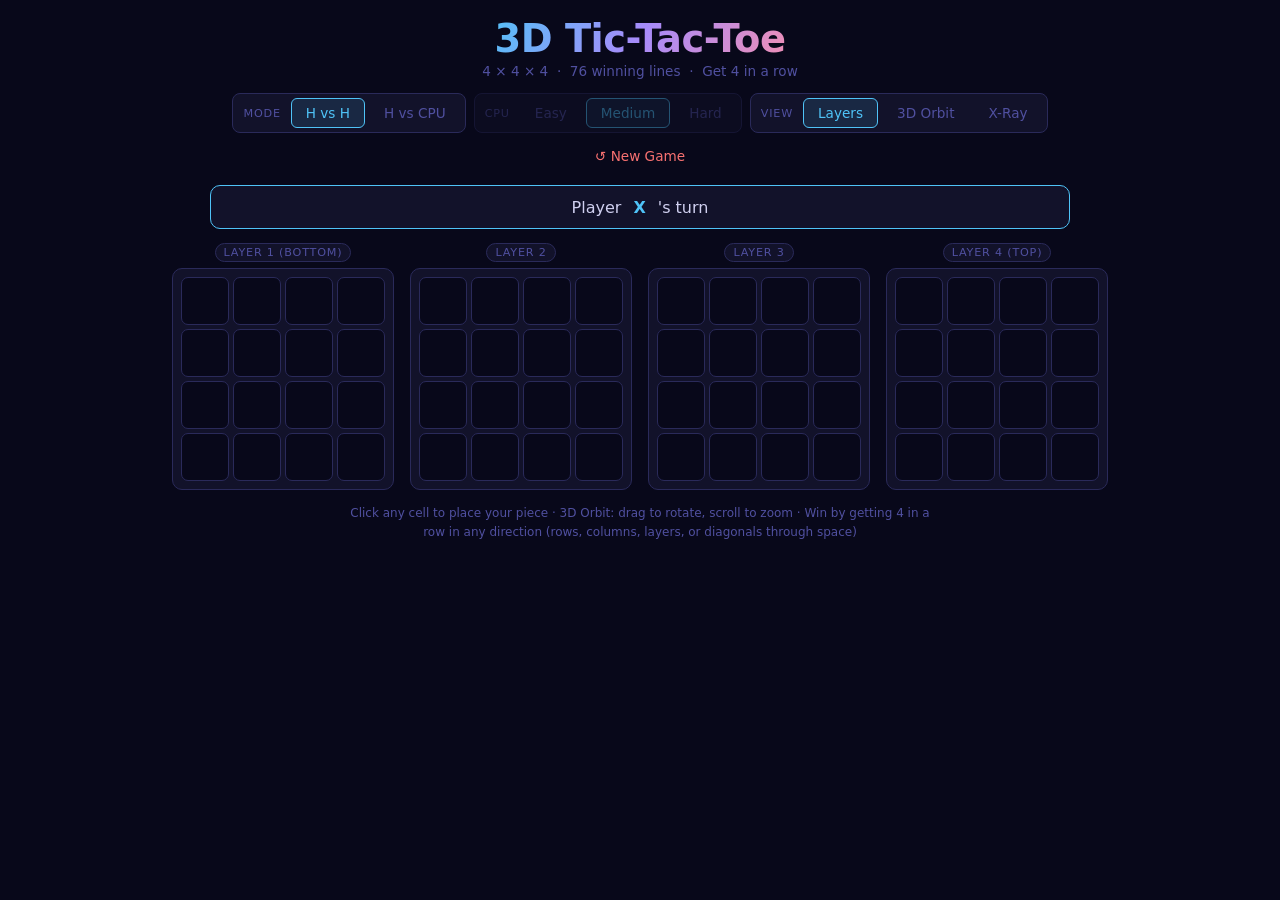
==== index.html @ 74f3caee "Add 3D Tic-Tac-Toe 4×4×4 game Single-file HTML/CSS/JS game with: - 4×4×4 board with all 76 win lines" ====
<!DOCTYPE html>
<html lang="en">
<head>
<meta charset="UTF-8">
<meta name="viewport" content="width=device-width, initial-scale=1.0">
<title>3D Tic-Tac-Toe · 4×4×4</title>
<style>
:root {
  --x: #4fc3f7;
  --o: #f48fb1;
  --x-bg: rgba(79,195,247,0.15);
  --o-bg: rgba(244,143,177,0.15);
  --x-glow: rgba(79,195,247,0.5);
  --o-glow: rgba(244,143,177,0.5);
  --bg: #08081a;
  --surface: #12122a;
  --surface2: #1a1a38;
  --border: #2a2a5a;
  --border2: #3a3a7a;
  --text: #d0d0f0;
  --dim: #5050a0;
  --win-bg: rgba(255,220,50,0.12);
  --win-border: #ffd700;
}

* { box-sizing: border-box; margin: 0; padding: 0; }

body {
  font-family: 'Segoe UI', system-ui, -apple-system, sans-serif;
  background: var(--bg);
  color: var(--text);
  min-height: 100vh;
  display: flex;
  flex-direction: column;
  align-items: center;
  padding: 16px;
  gap: 14px;
  overflow-x: hidden;
}

/* ── Header ── */
header { text-align: center; }
h1 {
  font-size: clamp(1.6rem, 4vw, 2.4rem);
  font-weight: 800;
  background: linear-gradient(120deg, var(--x), #a78bfa, var(--o));
  -webkit-background-clip: text;
  -webkit-text-fill-color: transparent;
  background-clip: text;
  letter-spacing: -0.5px;
}
.subtitle { color: var(--dim); font-size: 0.85rem; margin-top: 2px; }

/* ── Controls ── */
.controls {
  display: flex;
  flex-wrap: wrap;
  gap: 8px;
  justify-content: center;
  align-items: center;
  max-width: 860px;
  width: 100%;
}

.ctrl-group {
  display: flex;
  gap: 4px;
  align-items: center;
  background: var(--surface);
  border: 1px solid var(--border);
  border-radius: 8px;
  padding: 4px;
}

.ctrl-label {
  font-size: 0.7rem;
  color: var(--dim);
  text-transform: uppercase;
  letter-spacing: 0.8px;
  padding: 0 6px;
}

.btn {
  padding: 6px 14px;
  border: 1px solid transparent;
  border-radius: 6px;
  background: transparent;
  color: var(--dim);
  cursor: pointer;
  font-size: 0.85rem;
  font-family: inherit;
  transition: all 0.15s;
  white-space: nowrap;
}
.btn:hover { color: var(--text); background: var(--surface2); border-color: var(--border); }
.btn.active { color: var(--x); background: rgba(79,195,247,0.12); border-color: var(--x); }
.btn.danger { color: #f87171; }
.btn.danger:hover { background: rgba(248,113,113,0.12); border-color: #f87171; }

/* ── Status Bar ── */
.status-bar {
  display: flex;
  align-items: center;
  justify-content: center;
  gap: 12px;
  min-height: 44px;
  padding: 8px 20px;
  background: var(--surface);
  border: 1px solid var(--border);
  border-radius: 10px;
  font-size: 1rem;
  font-weight: 500;
  width: 100%;
  max-width: 860px;
  transition: border-color 0.3s;
}
.status-bar.x-turn { border-color: var(--x); }
.status-bar.o-turn { border-color: var(--o); }
.status-bar.win { border-color: var(--win-border); }
.x-mark { color: var(--x); font-weight: 900; }
.o-mark { color: var(--o); font-weight: 900; }

/* ── Layer View ── */
.layer-view {
  display: grid;
  grid-template-columns: repeat(4, auto);
  gap: 16px;
  justify-content: center;
  max-width: 100%;
}

.layer-panel {
  display: flex;
  flex-direction: column;
  align-items: center;
  gap: 6px;
}

.layer-badge {
  font-size: 0.7rem;
  text-transform: uppercase;
  letter-spacing: 0.8px;
  color: var(--dim);
  padding: 2px 8px;
  border-radius: 20px;
  border: 1px solid var(--border);
  background: var(--surface);
}

.grid-2d {
  display: grid;
  grid-template-columns: repeat(4, 1fr);
  gap: 4px;
  padding: 8px;
  background: var(--surface);
  border: 1px solid var(--border);
  border-radius: 10px;
}

/* ── Cells (shared) ── */
.cell {
  width: 48px;
  height: 48px;
  border-radius: 7px;
  border: 1px solid var(--border);
  background: var(--bg);
  cursor: pointer;
  display: flex;
  align-items: center;
  justify-content: center;
  font-size: 1.5rem;
  font-weight: 900;
  transition: border-color 0.15s, background 0.15s, transform 0.1s;
  position: relative;
  user-select: none;
}
.cell:hover:not(.filled) { border-color: var(--border2); background: var(--surface2); }
.cell.filled { cursor: default; }
.cell.x { color: var(--x); text-shadow: 0 0 14px var(--x-glow); }
.cell.o { color: var(--o); text-shadow: 0 0 14px var(--o-glow); }

/* ghost preview on hover */
body[data-player="X"] .cell:not(.filled):hover::after,
body[data-player="O"] .cell:not(.filled):hover::after {
  position: absolute;
  font-size: 1.3rem;
  font-weight: 900;
  opacity: 0.3;
  pointer-events: none;
}
body[data-player="X"] .cell:not(.filled):hover::after { content: "X"; color: var(--x); }
body[data-player="O"] .cell:not(.filled):hover::after { content: "O"; color: var(--o); }

/* winning cell animation */
.cell.win-cell {
  border-color: var(--win-border) !important;
  background: var(--win-bg) !important;
  animation: win-pulse 0.9s ease-in-out infinite alternate;
}
@keyframes win-pulse {
  from { transform: scale(1); box-shadow: 0 0 0px var(--win-border); }
  to { transform: scale(1.07); box-shadow: 0 0 12px var(--win-border); }
}

/* placed animation */
@keyframes pop-in {
  0% { transform: scale(0.5); opacity: 0; }
  70% { transform: scale(1.12); }
  100% { transform: scale(1); opacity: 1; }
}
.cell.just-placed { animation: pop-in 0.25s ease-out; }

/* ── 3D View ── */
.view-3d-wrapper {
  display: flex;
  flex-direction: column;
  align-items: center;
  gap: 12px;
}

.view-3d-container {
  width: 420px;
  height: 420px;
  perspective: 900px;
  cursor: grab;
  user-select: none;
  position: relative;
  display: flex;
  align-items: center;
  justify-content: center;
}
.view-3d-container.dragging { cursor: grabbing; }

.scene-3d {
  position: relative;
  transform-style: preserve-3d;
  width: 234px;
  height: 234px;
}

.layer-3d {
  position: absolute;
  width: 234px;
  height: 234px;
  transform-style: preserve-3d;
}

.cell-3d {
  position: absolute;
  width: 50px;
  height: 50px;
  border-radius: 7px;
  border: 1px solid var(--border);
  background: var(--bg);
  cursor: pointer;
  display: flex;
  align-items: center;
  justify-content: center;
  font-size: 1.3rem;
  font-weight: 900;
  transition: border-color 0.15s, background 0.15s;
  user-select: none;
  position: absolute;
}
.cell-3d:hover:not(.filled) { border-color: var(--border2); background: var(--surface2); }
.cell-3d.filled { cursor: default; }
.cell-3d.x { color: var(--x); text-shadow: 0 0 12px var(--x-glow); }
.cell-3d.o { color: var(--o); text-shadow: 0 0 12px var(--o-glow); }
.cell-3d.win-cell {
  border-color: var(--win-border) !important;
  background: var(--win-bg) !important;
  animation: win-pulse 0.9s ease-in-out infinite alternate;
}
body[data-player="X"] .cell-3d:not(.filled):hover::after { content: "X"; color: var(--x); opacity: 0.3; font-weight:900; font-size:1.2rem; }
body[data-player="O"] .cell-3d:not(.filled):hover::after { content: "O"; color: var(--o); opacity: 0.3; font-weight:900; font-size:1.2rem; }

/* Layer label in 3D */
.layer-3d-label {
  position: absolute;
  top: 50%;
  left: -38px;
  transform: translateY(-50%);
  font-size: 0.65rem;
  color: var(--dim);
  text-transform: uppercase;
  letter-spacing: 0.5px;
  white-space: nowrap;
}

/* 3D view rotation buttons */
.rot-controls {
  display: flex;
  gap: 6px;
}

/* ── Cage lines in 3D ── */
.cage-line {
  position: absolute;
  background: var(--border);
  pointer-events: none;
}

/* ── Stack View ── */
.stack-view-wrapper {
  display: flex;
  flex-direction: column;
  align-items: center;
  gap: 4px;
}
.stack-view {
  position: relative;
  width: 220px;
  height: 220px;
}
.stack-layer {
  position: absolute;
  display: grid;
  grid-template-columns: repeat(4, 1fr);
  gap: 4px;
  top: 0; left: 0;
  width: 100%;
  height: 100%;
  pointer-events: none;
}
.stack-cell {
  border-radius: 5px;
  border: 1px solid transparent;
  display: flex;
  align-items: center;
  justify-content: center;
  font-size: 0.85rem;
  font-weight: 900;
}
.stack-legend {
  display: flex;
  gap: 12px;
  font-size: 0.7rem;
  color: var(--dim);
}
.stack-legend span { display: flex; align-items: center; gap: 4px; }
.swatch { width: 10px; height: 10px; border-radius: 2px; display: inline-block; }

/* ── Help ── */
.help {
  font-size: 0.75rem;
  color: var(--dim);
  text-align: center;
  max-width: 600px;
  line-height: 1.6;
}

/* ── Win overlay ── */
#win-overlay {
  position: fixed;
  inset: 0;
  background: rgba(0,0,0,0.7);
  display: flex;
  align-items: center;
  justify-content: center;
  z-index: 100;
  backdrop-filter: blur(4px);
}
.win-card {
  background: var(--surface);
  border: 2px solid var(--win-border);
  border-radius: 16px;
  padding: 32px 48px;
  text-align: center;
  display: flex;
  flex-direction: column;
  align-items: center;
  gap: 16px;
  box-shadow: 0 0 40px rgba(255,215,0,0.3);
}
.win-title { font-size: 2.5rem; }
.win-msg { font-size: 1.2rem; color: var(--text); }
.win-sub { font-size: 0.85rem; color: var(--dim); }

/* ── Responsive ── */
@media (max-width: 700px) {
  .layer-view { grid-template-columns: repeat(2, auto); }
  .view-3d-container { width: 320px; height: 320px; perspective: 700px; }
}
@media (max-width: 400px) {
  .layer-view { grid-template-columns: repeat(1, auto); }
  .cell { width: 40px; height: 40px; font-size: 1.2rem; }
}
</style>
</head>
<body data-player="X">

<header>
  <h1>3D Tic-Tac-Toe</h1>
  <p class="subtitle">4 × 4 × 4 &nbsp;·&nbsp; 76 winning lines &nbsp;·&nbsp; Get 4 in a row</p>
</header>

<nav class="controls">
  <div class="ctrl-group">
    <span class="ctrl-label">Mode</span>
    <button class="btn active" data-mode="hvh">H vs H</button>
    <button class="btn" data-mode="hvc">H vs CPU</button>
  </div>
  <div class="ctrl-group" id="diff-group">
    <span class="ctrl-label">CPU</span>
    <button class="btn" data-diff="easy">Easy</button>
    <button class="btn active" data-diff="medium">Medium</button>
    <button class="btn" data-diff="hard">Hard</button>
  </div>
  <div class="ctrl-group">
    <span class="ctrl-label">View</span>
    <button class="btn active" data-view="layers">Layers</button>
    <button class="btn" data-view="3d">3D Orbit</button>
    <button class="btn" data-view="stack">X-Ray</button>
  </div>
  <button class="btn danger" id="reset-btn">↺ New Game</button>
</nav>

<div class="status-bar x-turn" id="status-bar">
  Player <span class="x-mark">X</span>'s turn
</div>

<div id="game-area"></div>

<p class="help" id="help-text">
  Click any cell to place your piece · 3D Orbit: drag to rotate, scroll to zoom · Win by getting 4 in a row in any direction (rows, columns, layers, or diagonals through space)
</p>

<div id="win-overlay" style="display:none">
  <div class="win-card">
    <div class="win-title" id="win-emoji">🎉</div>
    <div class="win-msg" id="win-msg"></div>
    <div class="win-sub" id="win-sub"></div>
    <button class="btn active" id="win-play-again" style="margin-top:8px;font-size:1rem;padding:10px 28px">Play Again</button>
  </div>
</div>

<script>
'use strict';

/* ═══════════════════════════════════════════════════
   CONSTANTS
═══════════════════════════════════════════════════ */
const N = 4;
const LAYER_NAMES = ['Layer 1 (Bottom)', 'Layer 2', 'Layer 3', 'Layer 4 (Top)'];
const CELL_STEP_3D = 58;   // cell size + gap in 3D view

/* ═══════════════════════════════════════════════════
   WIN LINES — all 76 lines in a 4×4×4 board
═══════════════════════════════════════════════════ */
const WIN_LINES = (function buildWinLines() {
  const L = [];
  const add = (...pts) => L.push(pts);

  for (let a = 0; a < N; a++) {
    for (let b = 0; b < N; b++) {
      // X-axis lines  (z=a, y=b, x varies)
      add([a,b,0],[a,b,1],[a,b,2],[a,b,3]);
      // Y-axis lines  (z=a, y varies, x=b)
      add([a,0,b],[a,1,b],[a,2,b],[a,3,b]);
      // Z-axis lines  (z varies, y=a, x=b)
      add([0,a,b],[1,a,b],[2,a,b],[3,a,b]);
    }
    // XY diagonals in layer z=a
    add([a,0,0],[a,1,1],[a,2,2],[a,3,3]);
    add([a,0,3],[a,1,2],[a,2,1],[a,3,0]);
    // XZ diagonals in row y=a
    add([0,a,0],[1,a,1],[2,a,2],[3,a,3]);
    add([0,a,3],[1,a,2],[2,a,1],[3,a,0]);
    // YZ diagonals in column x=a
    add([0,0,a],[1,1,a],[2,2,a],[3,3,a]);
    add([0,3,a],[1,2,a],[2,1,a],[3,0,a]);
  }
  // 4 space diagonals
  add([0,0,0],[1,1,1],[2,2,2],[3,3,3]);
  add([0,0,3],[1,1,2],[2,2,1],[3,3,0]);
  add([0,3,0],[1,2,1],[2,1,2],[3,0,3]);
  add([0,3,3],[1,2,2],[2,1,1],[3,0,0]);
  return L;  // 76 lines
})();

/* ═══════════════════════════════════════════════════
   BOARD UTILS
═══════════════════════════════════════════════════ */
function emptyBoard() {
  return Array.from({length:N}, () =>
    Array.from({length:N}, () => Array(N).fill(null)));
}

function cloneBoard(b) {
  return b.map(layer => layer.map(row => [...row]));
}

function emptyCells(b) {
  const out = [];
  for (let z = 0; z < N; z++)
    for (let y = 0; y < N; y++)
      for (let x = 0; x < N; x++)
        if (!b[z][y][x]) out.push([z,y,x]);
  return out;
}

function isFull(b) { return emptyCells(b).length === 0; }

/* ═══════════════════════════════════════════════════
   WIN DETECTION
═══════════════════════════════════════════════════ */
function checkWinner(b) {
  for (const line of WIN_LINES) {
    const v = b[line[0][0]][line[0][1]][line[0][2]];
    if (v && line.every(([z,y,x]) => b[z][y][x] === v))
      return { player: v, line };
  }
  return null;
}

/* ═══════════════════════════════════════════════════
   AI — EASY
═══════════════════════════════════════════════════ */
function aiEasy(b) {
  const cells = emptyCells(b);
  return cells[Math.floor(Math.random() * cells.length)];
}

/* ═══════════════════════════════════════════════════
   AI — MEDIUM (tactical: win/block/setup/random)
═══════════════════════════════════════════════════ */
function findWinningMove(b, player) {
  for (const [z,y,x] of emptyCells(b)) {
    b[z][y][x] = player;
    const won = checkWinner(b);
    b[z][y][x] = null;
    if (won) return [z,y,x];
  }
  return null;
}

function findForkMove(b, player) {
  // Find a move that creates 2+ winning threats simultaneously
  let best = null, bestThreats = 1;
  for (const [z,y,x] of emptyCells(b)) {
    b[z][y][x] = player;
    let threats = 0;
    for (const [z2,y2,x2] of emptyCells(b)) {
      b[z2][y2][x2] = player;
      if (checkWinner(b)) threats++;
      b[z2][y2][x2] = null;
    }
    b[z][y][x] = null;
    if (threats > bestThreats) { bestThreats = threats; best = [z,y,x]; }
  }
  return best;
}

function aiMedium(b, player) {
  const opp = player === 'X' ? 'O' : 'X';
  return findWinningMove(b, player)
      || findWinningMove(b, opp)
      || findForkMove(b, player)
      || findForkMove(b, opp)
      || aiEasy(b);
}

/* ═══════════════════════════════════════════════════
   AI — HARD (minimax + alpha-beta)
═══════════════════════════════════════════════════ */
function scoreBoard(b, aiPlayer) {
  const opp = aiPlayer === 'X' ? 'O' : 'X';
  let score = 0;
  for (const line of WIN_LINES) {
    let ai = 0, op = 0;
    for (const [z,y,x] of line) {
      const v = b[z][y][x];
      if (v === aiPlayer) ai++;
      else if (v === opp) op++;
    }
    if (op === 0 && ai > 0) score += ai === 4 ? 100000 : ai === 3 ? 300 : ai === 2 ? 20 : 2;
    if (ai === 0 && op > 0) score -= op === 4 ? 100000 : op === 3 ? 300 : op === 2 ? 20 : 2;
  }
  return score;
}

// Order moves: near existing pieces and center first (helps alpha-beta)
function orderedMoves(b, cells) {
  return cells.map(([z,y,x]) => {
    let s = -(Math.abs(z-1.5) + Math.abs(y-1.5) + Math.abs(x-1.5));
    for (let dz=-1; dz<=1; dz++) for (let dy=-1; dy<=1; dy++) for (let dx=-1; dx<=1; dx++) {
      const nz=z+dz,ny=y+dy,nx=x+dx;
      if (nz>=0&&nz<N&&ny>=0&&ny<N&&nx>=0&&nx<N&&b[nz][ny][nx]) s += 3;
    }
    return { pos:[z,y,x], s };
  }).sort((a,b) => b.s - a.s).map(m => m.pos);
}

function minimax(b, depth, alpha, beta, maximizing, aiPlayer, opp) {
  const winner = checkWinner(b);
  if (winner) return winner.player === aiPlayer ? 100000 + depth : -100000 - depth;
  if (depth === 0 || isFull(b)) return scoreBoard(b, aiPlayer);

  const cells = orderedMoves(b, emptyCells(b));
  if (maximizing) {
    let best = -Infinity;
    for (const [z,y,x] of cells) {
      b[z][y][x] = aiPlayer;
      best = Math.max(best, minimax(b, depth-1, alpha, beta, false, aiPlayer, opp));
      b[z][y][x] = null;
      alpha = Math.max(alpha, best);
      if (beta <= alpha) break;
    }
    return best;
  } else {
    let best = Infinity;
    for (const [z,y,x] of cells) {
      b[z][y][x] = opp;
      best = Math.min(best, minimax(b, depth-1, alpha, beta, true, aiPlayer, opp));
      b[z][y][x] = null;
      beta = Math.min(beta, best);
      if (beta <= alpha) break;
    }
    return best;
  }
}

function aiHard(b, player) {
  const opp = player === 'X' ? 'O' : 'X';
  const empty = emptyCells(b);

  // Opening: prefer inner cube
  if (empty.length >= 60) {
    const inner = [[1,1,1],[1,1,2],[1,2,1],[1,2,2],[2,1,1],[2,1,2],[2,2,1],[2,2,2]];
    const avail = inner.filter(([z,y,x]) => !b[z][y][x]);
    if (avail.length) return avail[Math.floor(Math.random() * avail.length)];
  }

  // Immediate win/block
  const win = findWinningMove(b, player);
  if (win) return win;
  const block = findWinningMove(b, opp);
  if (block) return block;

  // Depth scales with board fill
  const filled = 64 - empty.length;
  const depth = filled < 8 ? 2 : filled < 20 ? 3 : filled < 40 ? 4 : 5;

  const moves = orderedMoves(b, empty);
  let bestScore = -Infinity, bestMove = moves[0];
  for (const [z,y,x] of moves) {
    b[z][y][x] = player;
    const s = minimax(b, depth-1, -Infinity, Infinity, false, player, opp);
    b[z][y][x] = null;
    if (s > bestScore) { bestScore = s; bestMove = [z,y,x]; }
  }
  return bestMove;
}

/* ═══════════════════════════════════════════════════
   GAME STATE
═══════════════════════════════════════════════════ */
let board = emptyBoard();
let currentPlayer = 'X';
let gameMode = 'hvh';
let difficulty = 'medium';
let view = 'layers';
let gameOver = false;
let winResult = null;
let thinking = false;
let lastMove = null;

/* ═══════════════════════════════════════════════════
   RENDERING — LAYER VIEW
═══════════════════════════════════════════════════ */
function renderLayers() {
  const area = document.getElementById('game-area');
  area.innerHTML = '';
  area.className = 'layer-view';

  for (let z = 0; z < N; z++) {
    const panel = document.createElement('div');
    panel.className = 'layer-panel';

    const badge = document.createElement('div');
    badge.className = 'layer-badge';
    badge.textContent = LAYER_NAMES[z];
    panel.appendChild(badge);

    const grid = document.createElement('div');
    grid.className = 'grid-2d';

    for (let y = 0; y < N; y++) {
      for (let x = 0; x < N; x++) {
        const cell = makeCell2D(z, y, x);
        grid.appendChild(cell);
      }
    }
    panel.appendChild(grid);
    area.appendChild(panel);
  }
}

function makeCell2D(z, y, x) {
  const cell = document.createElement('div');
  const val = board[z][y][x];
  cell.className = 'cell' + (val ? ` filled ${val.toLowerCase()}` : '');
  if (val) cell.textContent = val;
  if (winResult && isWinCell(z,y,x)) cell.classList.add('win-cell');
  if (lastMove && lastMove[0]===z && lastMove[1]===y && lastMove[2]===x)
    cell.classList.add('just-placed');
  if (!gameOver && !val) {
    cell.addEventListener('click', () => handleCellClick(z, y, x));
  }
  return cell;
}

/* ═══════════════════════════════════════════════════
   RENDERING — 3D ORBIT VIEW
═══════════════════════════════════════════════════ */
let rotX = 52, rotY = -28, zoom = 1;

function render3D() {
  const area = document.getElementById('game-area');
  area.innerHTML = '';
  area.className = 'view-3d-wrapper';

  const container = document.createElement('div');
  container.className = 'view-3d-container';

  const scene = document.createElement('div');
  scene.className = 'scene-3d';
  scene.id = 'scene-3d';
  applySceneTransform(scene);

  const LAYER_Z = [-135, -45, 45, 135];

  for (let z = 0; z < N; z++) {
    const layer = document.createElement('div');
    layer.className = 'layer-3d';
    layer.style.transform = `translateZ(${LAYER_Z[z]}px)`;

    // Label
    const lbl = document.createElement('div');
    lbl.className = 'layer-3d-label';
    lbl.textContent = `L${z+1}`;
    layer.appendChild(lbl);

    for (let y = 0; y < N; y++) {
      for (let x = 0; x < N; x++) {
        const cell = makeCell3D(z, y, x);
        layer.appendChild(cell);
      }
    }
    scene.appendChild(layer);
  }

  container.appendChild(scene);
  area.appendChild(container);

  // Rotation buttons
  const rotBtns = document.createElement('div');
  rotBtns.className = 'rot-controls';
  [{label:'↻ Reset View', action: () => { rotX=52; rotY=-28; zoom=1; refreshScene(); }},
   {label:'⊕ Top View',   action: () => { rotX=80; rotY=0; refreshScene(); }},
   {label:'⊙ Side View',  action: () => { rotX=10; rotY=0; refreshScene(); }},
  ].forEach(({label, action}) => {
    const b = document.createElement('button');
    b.className = 'btn';
    b.textContent = label;
    b.addEventListener('click', action);
    rotBtns.appendChild(b);
  });
  area.appendChild(rotBtns);

  // Drag events
  container.addEventListener('mousedown', onMouseDown);
  container.addEventListener('wheel', onWheel, {passive: true});
  container.addEventListener('touchstart', onTouchStart, {passive: true});
}

function makeCell3D(z, y, x) {
  const cell = document.createElement('div');
  const val = board[z][y][x];
  cell.className = 'cell-3d' + (val ? ` filled ${val.toLowerCase()}` : '');
  cell.style.left = `${x * CELL_STEP_3D}px`;
  cell.style.top  = `${y * CELL_STEP_3D}px`;
  if (val) cell.textContent = val;
  if (winResult && isWinCell(z,y,x)) cell.classList.add('win-cell');
  if (lastMove && lastMove[0]===z && lastMove[1]===y && lastMove[2]===x)
    cell.classList.add('just-placed');
  if (!gameOver && !val) {
    cell.addEventListener('click', (e) => { e.stopPropagation(); handleCellClick(z,y,x); });
  }
  return cell;
}

function applySceneTransform(scene) {
  if (!scene) scene = document.getElementById('scene-3d');
  if (scene) scene.style.transform =
    `scale(${zoom}) rotateX(${rotX}deg) rotateY(${rotY}deg)`;
}

function refreshScene() { applySceneTransform(); }

/* ═══════════════════════════════════════════════════
   RENDERING — X-RAY STACK VIEW
═══════════════════════════════════════════════════ */
const LAYER_COLORS = [
  'rgba(255,200,50,',   // L1 yellow
  'rgba(100,220,100,',  // L2 green
  'rgba(100,180,255,',  // L3 blue
  'rgba(255,100,200,',  // L4 pink
];

function renderStack() {
  const area = document.getElementById('game-area');
  area.innerHTML = '';
  area.className = 'stack-view-wrapper';

  const title = document.createElement('p');
  title.style.cssText = 'font-size:.75rem;color:var(--dim);text-align:center;margin-bottom:4px';
  title.textContent = 'All layers overlaid · opacity = piece depth';
  area.appendChild(title);

  const wrapper = document.createElement('div');
  wrapper.className = 'stack-view';

  for (let z = 0; z < N; z++) {
    const slayer = document.createElement('div');
    slayer.className = 'stack-layer';
    const opacity = 0.3 + z * 0.17;  // deeper = more opaque

    for (let y = 0; y < N; y++) {
      for (let x = 0; x < N; x++) {
        const sc = document.createElement('div');
        sc.className = 'stack-cell';
        const val = board[z][y][x];
        if (val) {
          sc.textContent = val;
          sc.style.color = LAYER_COLORS[z] + opacity + ')';
          sc.style.background = LAYER_COLORS[z] + (opacity*0.3) + ')';
          sc.style.border = `1px solid ${LAYER_COLORS[z]}${opacity})`;
        }
        slayer.appendChild(sc);
      }
    }
    wrapper.appendChild(slayer);
  }
  area.appendChild(wrapper);

  // Legend
  const legend = document.createElement('div');
  legend.className = 'stack-legend';
  for (let z = 0; z < N; z++) {
    const span = document.createElement('span');
    const swatch = document.createElement('span');
    swatch.className = 'swatch';
    swatch.style.background = LAYER_COLORS[z] + '0.6)';
    span.appendChild(swatch);
    span.appendChild(document.createTextNode(`L${z+1}`));
    legend.appendChild(span);
  }
  area.appendChild(legend);

  // Interactive: click on stack to jump to layer view
  const note = document.createElement('p');
  note.style.cssText = 'font-size:.7rem;color:var(--dim);margin-top:8px';
  note.textContent = '(X-Ray view is read-only — switch to Layers view to play)';
  area.appendChild(note);
}

/* ═══════════════════════════════════════════════════
   STATUS BAR
═══════════════════════════════════════════════════ */
function updateStatus() {
  const bar = document.getElementById('status-bar');
  bar.className = 'status-bar';
  if (gameOver) {
    bar.classList.add('win');
    if (winResult) {
      const p = winResult.player, cls = p === 'X' ? 'x-mark' : 'o-mark';
      bar.innerHTML = `Player <span class="${cls}">${p}</span> wins! 🎉`;
    } else {
      bar.innerHTML = 'Draw! All 64 cells filled with no winner.';
    }
  } else if (thinking) {
    bar.innerHTML = '<em>CPU is thinking…</em>';
  } else {
    const p = currentPlayer, cls = p === 'X' ? 'x-mark' : 'o-mark';
    const who = (gameMode === 'hvc' && p === 'O') ? ' (CPU)' : '';
    bar.classList.add(p === 'X' ? 'x-turn' : 'o-turn');
    bar.innerHTML = `Player <span class="${cls}">${p}</span>${who}'s turn`;
  }
}

/* ═══════════════════════════════════════════════════
   RENDER DISPATCHER
═══════════════════════════════════════════════════ */
function render() {
  document.body.dataset.player = gameOver ? '' : currentPlayer;
  if (view === '3d') render3D();
  else if (view === 'stack') renderStack();
  else renderLayers();
  updateStatus();
}

/* ═══════════════════════════════════════════════════
   WIN CELL CHECK
═══════════════════════════════════════════════════ */
function isWinCell(z, y, x) {
  return winResult && winResult.line.some(([wz,wy,wx]) => wz===z && wy===y && wx===x);
}

/* ═══════════════════════════════════════════════════
   CELL CLICK → GAME LOGIC
═══════════════════════════════════════════════════ */
function handleCellClick(z, y, x) {
  if (gameOver || thinking) return;
  if (board[z][y][x]) return;
  placeMove(z, y, x);
  if (!gameOver && gameMode === 'hvc' && currentPlayer === 'O') {
    thinking = true;
    updateStatus();
    setTimeout(doCPUMove, 350);
  }
}

function placeMove(z, y, x) {
  board[z][y][x] = currentPlayer;
  lastMove = [z, y, x];
  const result = checkWinner(board);
  if (result) {
    winResult = result;
    gameOver = true;
    render();
    showWinOverlay(result.player);
    return;
  }
  if (isFull(board)) {
    gameOver = true;
    render();
    showWinOverlay(null);
    return;
  }
  currentPlayer = currentPlayer === 'X' ? 'O' : 'X';
  render();
}

function doCPUMove() {
  const move = getCPUMove();
  thinking = false;
  if (move) placeMove(...move);
  else render();
}

function getCPUMove() {
  if (difficulty === 'easy')   return aiEasy(board);
  if (difficulty === 'medium') return aiMedium(board, 'O');
  return aiHard(board, 'O');
}

/* ═══════════════════════════════════════════════════
   WIN OVERLAY
═══════════════════════════════════════════════════ */
function showWinOverlay(player) {
  const overlay = document.getElementById('win-overlay');
  const emoji = document.getElementById('win-emoji');
  const msg   = document.getElementById('win-msg');
  const sub   = document.getElementById('win-sub');
  if (player) {
    emoji.textContent = player === 'X' ? '🎊' : '🏆';
    const cls = player === 'X' ? 'x-mark' : 'o-mark';
    msg.innerHTML = `Player <span class="${cls}">${player}</span> wins!`;
    sub.textContent = `4 in a row · ${WIN_LINES.length} possible winning lines`;
  } else {
    emoji.textContent = '🤝';
    msg.textContent = "It's a Draw!";
    sub.textContent = 'All 64 cells filled — no winner.';
  }
  overlay.style.display = 'flex';
}

function hideWinOverlay() {
  document.getElementById('win-overlay').style.display = 'none';
}

/* ═══════════════════════════════════════════════════
   3D DRAG TO ROTATE
═══════════════════════════════════════════════════ */
let dragging = false, lastMX = 0, lastMY = 0;

function onMouseDown(e) {
  if (e.button !== 0) return;
  dragging = true;
  lastMX = e.clientX; lastMY = e.clientY;
  e.currentTarget.classList.add('dragging');
}

function onGlobalMouseMove(e) {
  if (!dragging || view !== '3d') return;
  const dx = e.clientX - lastMX, dy = e.clientY - lastMY;
  lastMX = e.clientX; lastMY = e.clientY;
  rotY += dx * 0.55;
  rotX -= dy * 0.55;
  rotX = Math.max(-85, Math.min(85, rotX));
  refreshScene();
}

function onGlobalMouseUp() {
  dragging = false;
  const c = document.querySelector('.view-3d-container');
  if (c) c.classList.remove('dragging');
}

function onWheel(e) {
  zoom = Math.max(0.5, Math.min(2, zoom - e.deltaY * 0.001));
  refreshScene();
}

let touchLastX = 0, touchLastY = 0;
function onTouchStart(e) {
  touchLastX = e.touches[0].clientX;
  touchLastY = e.touches[0].clientY;
}
function onGlobalTouchMove(e) {
  if (view !== '3d' || !e.touches.length) return;
  const dx = e.touches[0].clientX - touchLastX;
  const dy = e.touches[0].clientY - touchLastY;
  touchLastX = e.touches[0].clientX;
  touchLastY = e.touches[0].clientY;
  rotY += dx * 0.55;
  rotX -= dy * 0.55;
  rotX = Math.max(-85, Math.min(85, rotX));
  refreshScene();
}

/* ═══════════════════════════════════════════════════
   CONTROLS / SETTINGS
═══════════════════════════════════════════════════ */
function setMode(mode) {
  gameMode = mode;
  document.getElementById('diff-group').style.opacity = mode === 'hvc' ? '1' : '0.4';
  document.querySelectorAll('[data-mode]').forEach(b =>
    b.classList.toggle('active', b.dataset.mode === mode));
  resetGame();
}

function setDifficulty(diff) {
  difficulty = diff;
  document.querySelectorAll('[data-diff]').forEach(b =>
    b.classList.toggle('active', b.dataset.diff === diff));
}

function setView(v) {
  view = v;
  document.querySelectorAll('[data-view]').forEach(b =>
    b.classList.toggle('active', b.dataset.view === v));
  const help = document.getElementById('help-text');
  if (v === '3d')
    help.textContent = 'Drag to rotate · Scroll to zoom · 3D Orbit view — click any cell to play';
  else if (v === 'stack')
    help.textContent = 'X-Ray view: all 4 layers overlaid with transparency. Each color = one layer.';
  else
    help.textContent = 'Click any cell to place your piece. Win by getting 4 in a row in any direction — row, column, layer, or space diagonal.';
  render();
}

function resetGame() {
  board = emptyBoard();
  currentPlayer = 'X';
  gameOver = false;
  winResult = null;
  thinking = false;
  lastMove = null;
  hideWinOverlay();
  render();
}

/* ═══════════════════════════════════════════════════
   INIT
═══════════════════════════════════════════════════ */
function init() {
  // Global mouse/touch events for 3D drag
  document.addEventListener('mousemove', onGlobalMouseMove);
  document.addEventListener('mouseup', onGlobalMouseUp);
  document.addEventListener('touchmove', onGlobalTouchMove, {passive: true});

  // Wire mode buttons
  document.querySelectorAll('[data-mode]').forEach(b =>
    b.addEventListener('click', () => setMode(b.dataset.mode)));

  // Wire difficulty buttons
  document.querySelectorAll('[data-diff]').forEach(b =>
    b.addEventListener('click', () => setDifficulty(b.dataset.diff)));

  // Wire view buttons
  document.querySelectorAll('[data-view]').forEach(b =>
    b.addEventListener('click', () => setView(b.dataset.view)));

  // Reset button
  document.getElementById('reset-btn').addEventListener('click', resetGame);

  // Win overlay play again
  document.getElementById('win-play-again').addEventListener('click', () => {
    hideWinOverlay();
    resetGame();
  });

  // Diff group initially dimmed in H vs H mode
  document.getElementById('diff-group').style.opacity = '0.4';

  // Start
  render();
}

init();
</script>
</body>
</html>
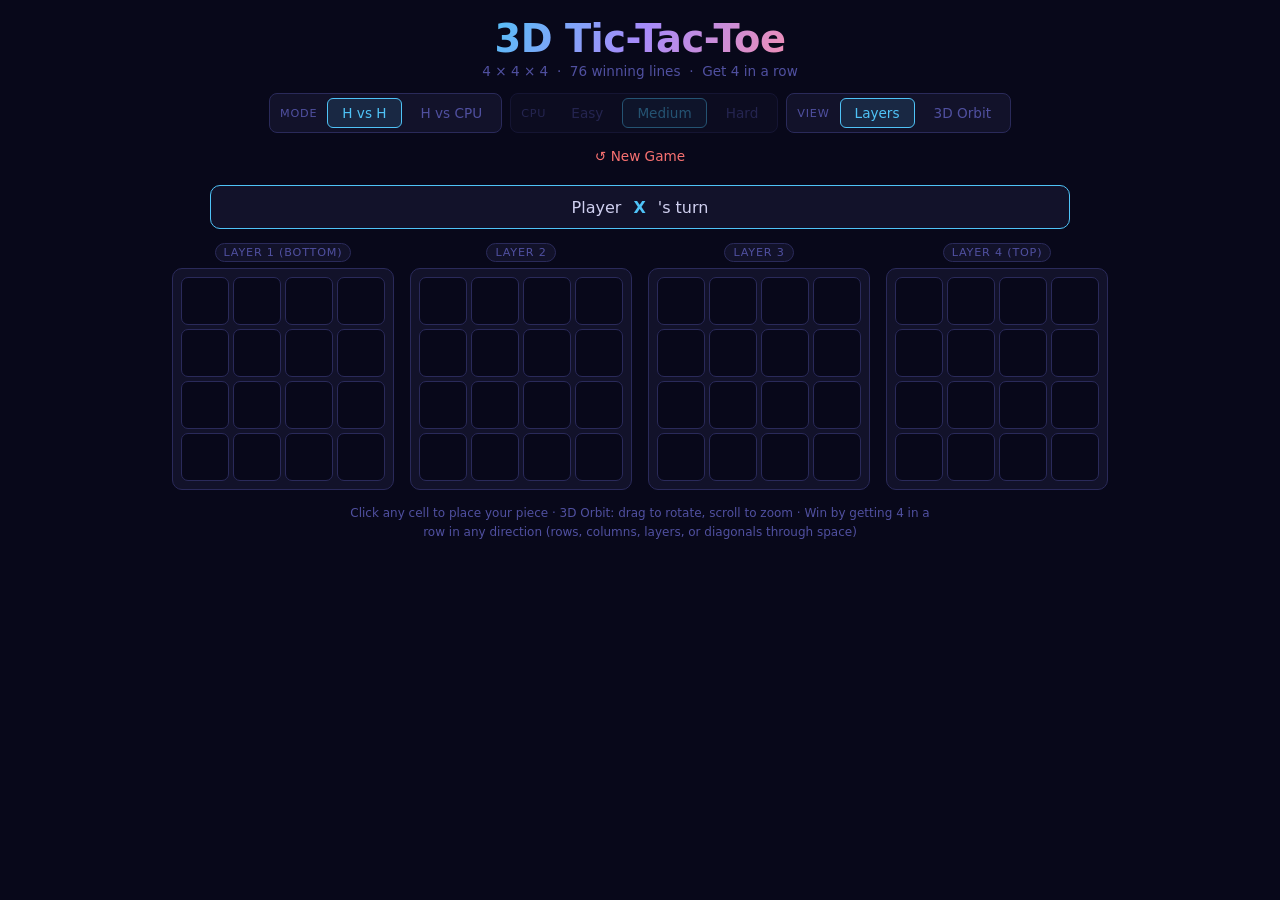
==== commit 8562adb5: "Remove X-Ray view and split win overlay into Close/New Game buttons - Removed X-Ray (stack) view but" ====
--- a/index.html
+++ b/index.html
@@ -300,45 +300,6 @@
   pointer-events: none;
 }
 
-/* ── Stack View ── */
-.stack-view-wrapper {
-  display: flex;
-  flex-direction: column;
-  align-items: center;
-  gap: 4px;
-}
-.stack-view {
-  position: relative;
-  width: 220px;
-  height: 220px;
-}
-.stack-layer {
-  position: absolute;
-  display: grid;
-  grid-template-columns: repeat(4, 1fr);
-  gap: 4px;
-  top: 0; left: 0;
-  width: 100%;
-  height: 100%;
-  pointer-events: none;
-}
-.stack-cell {
-  border-radius: 5px;
-  border: 1px solid transparent;
-  display: flex;
-  align-items: center;
-  justify-content: center;
-  font-size: 0.85rem;
-  font-weight: 900;
-}
-.stack-legend {
-  display: flex;
-  gap: 12px;
-  font-size: 0.7rem;
-  color: var(--dim);
-}
-.stack-legend span { display: flex; align-items: center; gap: 4px; }
-.swatch { width: 10px; height: 10px; border-radius: 2px; display: inline-block; }
 
 /* ── Help ── */
 .help {
@@ -410,7 +371,6 @@
     <span class="ctrl-label">View</span>
     <button class="btn active" data-view="layers">Layers</button>
     <button class="btn" data-view="3d">3D Orbit</button>
-    <button class="btn" data-view="stack">X-Ray</button>
   </div>
   <button class="btn danger" id="reset-btn">↺ New Game</button>
 </nav>
@@ -430,7 +390,10 @@
     <div class="win-title" id="win-emoji">🎉</div>
     <div class="win-msg" id="win-msg"></div>
     <div class="win-sub" id="win-sub"></div>
-    <button class="btn active" id="win-play-again" style="margin-top:8px;font-size:1rem;padding:10px 28px">Play Again</button>
+    <div style="display:flex;gap:10px;margin-top:12px;justify-content:center">
+      <button class="btn" id="win-close" style="font-size:1rem;padding:10px 20px">Close</button>
+      <button class="btn active" id="win-play-again" style="font-size:1rem;padding:10px 20px">New Game</button>
+    </div>
   </div>
 </div>
 
@@ -808,62 +771,6 @@
   'rgba(255,100,200,',  // L4 pink
 ];
 
-function renderStack() {
-  const area = document.getElementById('game-area');
-  area.innerHTML = '';
-  area.className = 'stack-view-wrapper';
-
-  const title = document.createElement('p');
-  title.style.cssText = 'font-size:.75rem;color:var(--dim);text-align:center;margin-bottom:4px';
-  title.textContent = 'All layers overlaid · opacity = piece depth';
-  area.appendChild(title);
-
-  const wrapper = document.createElement('div');
-  wrapper.className = 'stack-view';
-
-  for (let z = 0; z < N; z++) {
-    const slayer = document.createElement('div');
-    slayer.className = 'stack-layer';
-    const opacity = 0.3 + z * 0.17;  // deeper = more opaque
-
-    for (let y = 0; y < N; y++) {
-      for (let x = 0; x < N; x++) {
-        const sc = document.createElement('div');
-        sc.className = 'stack-cell';
-        const val = board[z][y][x];
-        if (val) {
-          sc.textContent = val;
-          sc.style.color = LAYER_COLORS[z] + opacity + ')';
-          sc.style.background = LAYER_COLORS[z] + (opacity*0.3) + ')';
-          sc.style.border = `1px solid ${LAYER_COLORS[z]}${opacity})`;
-        }
-        slayer.appendChild(sc);
-      }
-    }
-    wrapper.appendChild(slayer);
-  }
-  area.appendChild(wrapper);
-
-  // Legend
-  const legend = document.createElement('div');
-  legend.className = 'stack-legend';
-  for (let z = 0; z < N; z++) {
-    const span = document.createElement('span');
-    const swatch = document.createElement('span');
-    swatch.className = 'swatch';
-    swatch.style.background = LAYER_COLORS[z] + '0.6)';
-    span.appendChild(swatch);
-    span.appendChild(document.createTextNode(`L${z+1}`));
-    legend.appendChild(span);
-  }
-  area.appendChild(legend);
-
-  // Interactive: click on stack to jump to layer view
-  const note = document.createElement('p');
-  note.style.cssText = 'font-size:.7rem;color:var(--dim);margin-top:8px';
-  note.textContent = '(X-Ray view is read-only — switch to Layers view to play)';
-  area.appendChild(note);
-}
 
 /* ═══════════════════════════════════════════════════
    STATUS BAR
@@ -895,7 +802,6 @@
 function render() {
   document.body.dataset.player = gameOver ? '' : currentPlayer;
   if (view === '3d') render3D();
-  else if (view === 'stack') renderStack();
   else renderLayers();
   updateStatus();
 }
@@ -1054,8 +960,6 @@
   const help = document.getElementById('help-text');
   if (v === '3d')
     help.textContent = 'Drag to rotate · Scroll to zoom · 3D Orbit view — click any cell to play';
-  else if (v === 'stack')
-    help.textContent = 'X-Ray view: all 4 layers overlaid with transparency. Each color = one layer.';
   else
     help.textContent = 'Click any cell to place your piece. Win by getting 4 in a row in any direction — row, column, layer, or space diagonal.';
   render();
@@ -1096,7 +1000,8 @@
   // Reset button
   document.getElementById('reset-btn').addEventListener('click', resetGame);
 
-  // Win overlay play again
+  // Win overlay buttons
+  document.getElementById('win-close').addEventListener('click', hideWinOverlay);
   document.getElementById('win-play-again').addEventListener('click', () => {
     hideWinOverlay();
     resetGame();
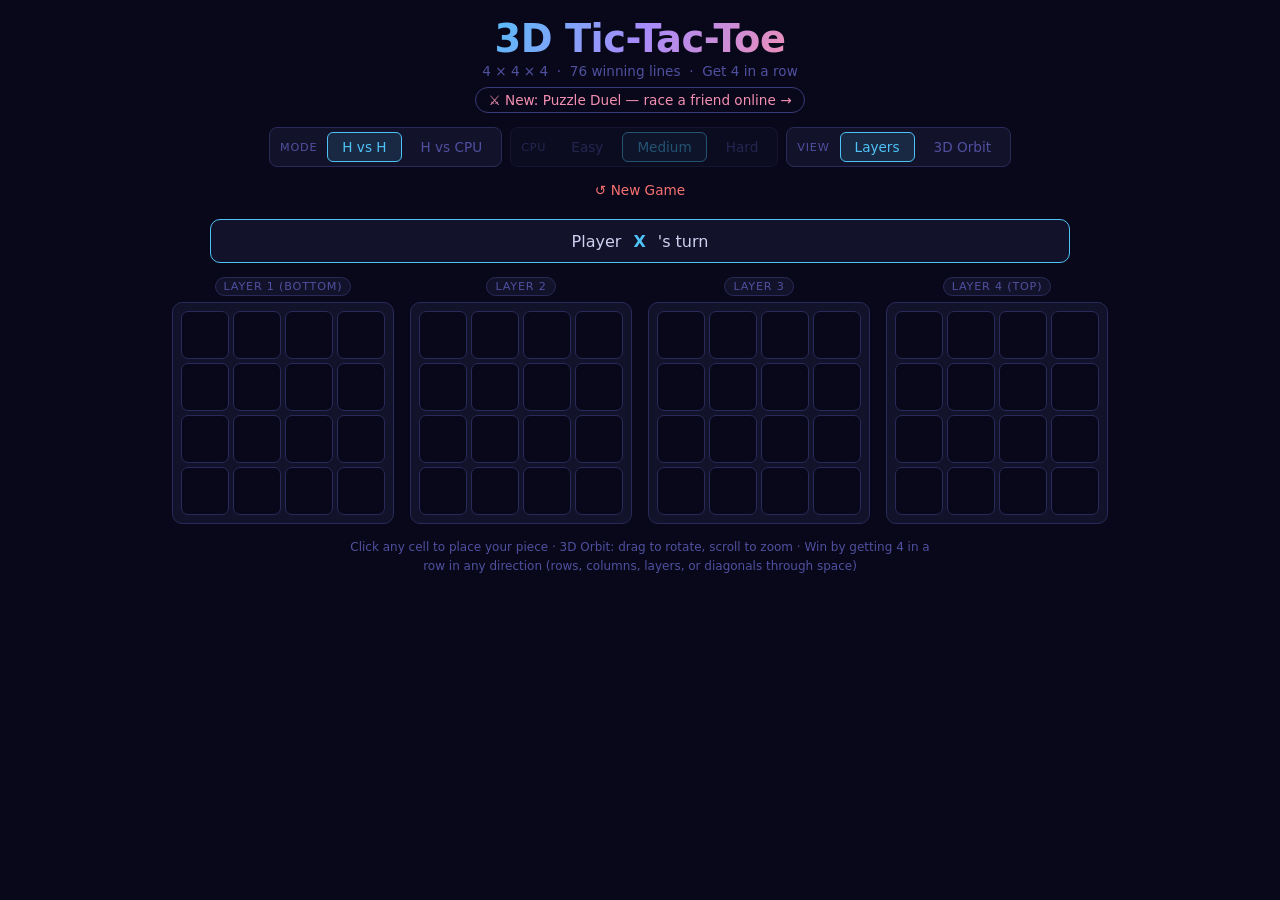
==== commit be2432b8: "Add Puzzle Duel: competitive two-player online puzzle race Peer-to-peer rooms via PeerJS (shareable " ====
--- a/index.html
+++ b/index.html
@@ -4,6 +4,7 @@
 <meta charset="UTF-8">
 <meta name="viewport" content="width=device-width, initial-scale=1.0">
 <title>3D Tic-Tac-Toe · 4×4×4</title>
+<link rel="icon" type="image/svg+xml" href="favicon.svg">
 <style>
 :root {
   --x: #4fc3f7;
@@ -346,6 +347,9 @@
   .layer-view { grid-template-columns: repeat(1, auto); }
   .cell { width: 40px; height: 40px; font-size: 1.2rem; }
 }
+/* link to Puzzle Duel */
+.duel-link { display: inline-block; margin-top: 8px; font-size: 0.85rem; color: var(--o); text-decoration: none; border: 1px solid var(--border2); border-radius: 20px; padding: 4px 12px; }
+.duel-link:hover { background: var(--surface2); }
 </style>
 </head>
 <body data-player="X">
@@ -353,6 +357,7 @@
 <header>
   <h1>3D Tic-Tac-Toe</h1>
   <p class="subtitle">4 × 4 × 4 &nbsp;·&nbsp; 76 winning lines &nbsp;·&nbsp; Get 4 in a row</p>
+  <a class="duel-link" href="duel/">⚔️ New: Puzzle Duel — race a friend online →</a>
 </header>
 
 <nav class="controls">
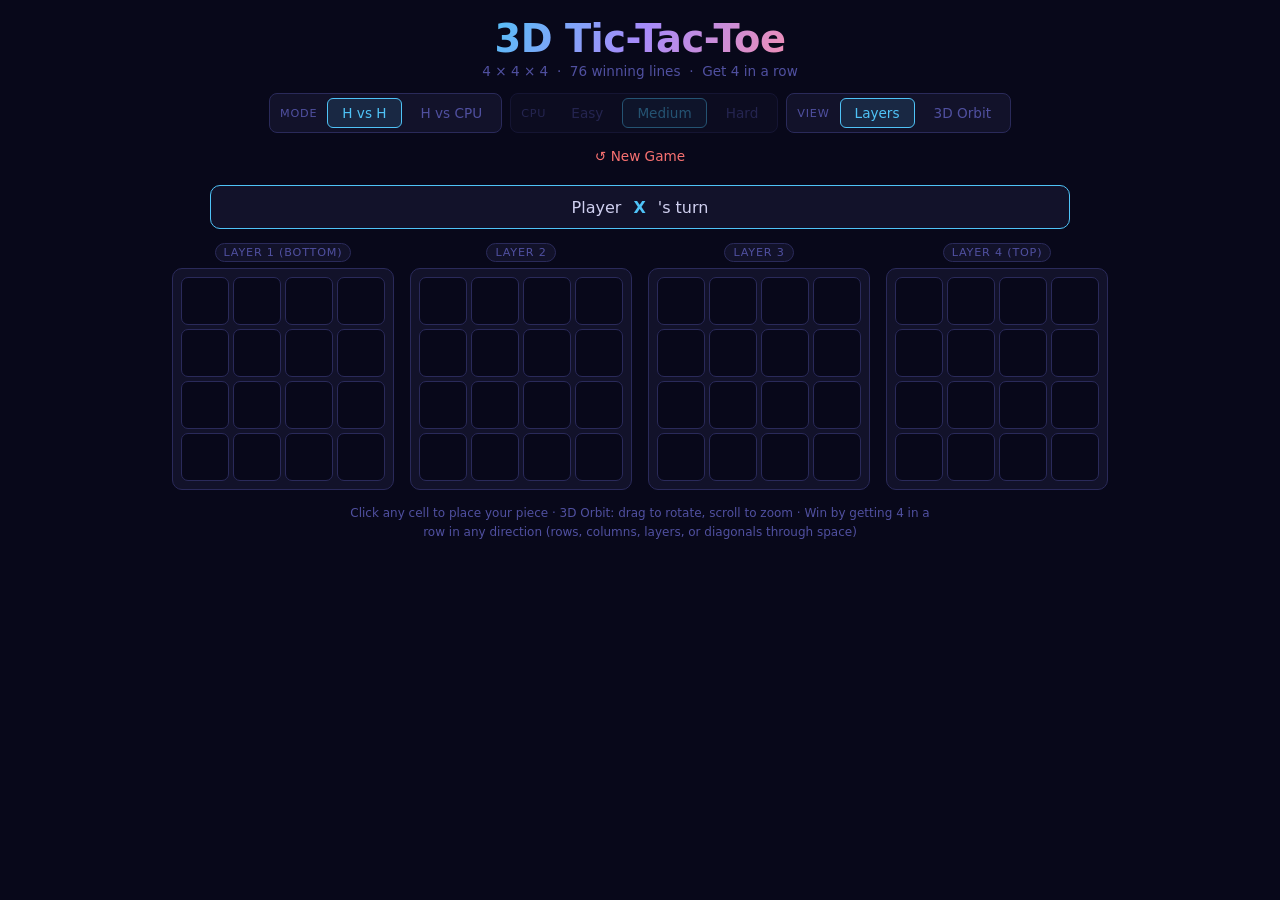
==== commit 33c3a401: "Move Puzzle Duel to its own repo (carlosnoyes/puzzle-duel) Removes duel/, the README and the Puzzle " ====
--- a/index.html
+++ b/index.html
@@ -347,9 +347,6 @@
   .layer-view { grid-template-columns: repeat(1, auto); }
   .cell { width: 40px; height: 40px; font-size: 1.2rem; }
 }
-/* link to Puzzle Duel */
-.duel-link { display: inline-block; margin-top: 8px; font-size: 0.85rem; color: var(--o); text-decoration: none; border: 1px solid var(--border2); border-radius: 20px; padding: 4px 12px; }
-.duel-link:hover { background: var(--surface2); }
 </style>
 </head>
 <body data-player="X">
@@ -357,7 +354,6 @@
 <header>
   <h1>3D Tic-Tac-Toe</h1>
   <p class="subtitle">4 × 4 × 4 &nbsp;·&nbsp; 76 winning lines &nbsp;·&nbsp; Get 4 in a row</p>
-  <a class="duel-link" href="duel/">⚔️ New: Puzzle Duel — race a friend online →</a>
 </header>
 
 <nav class="controls">
